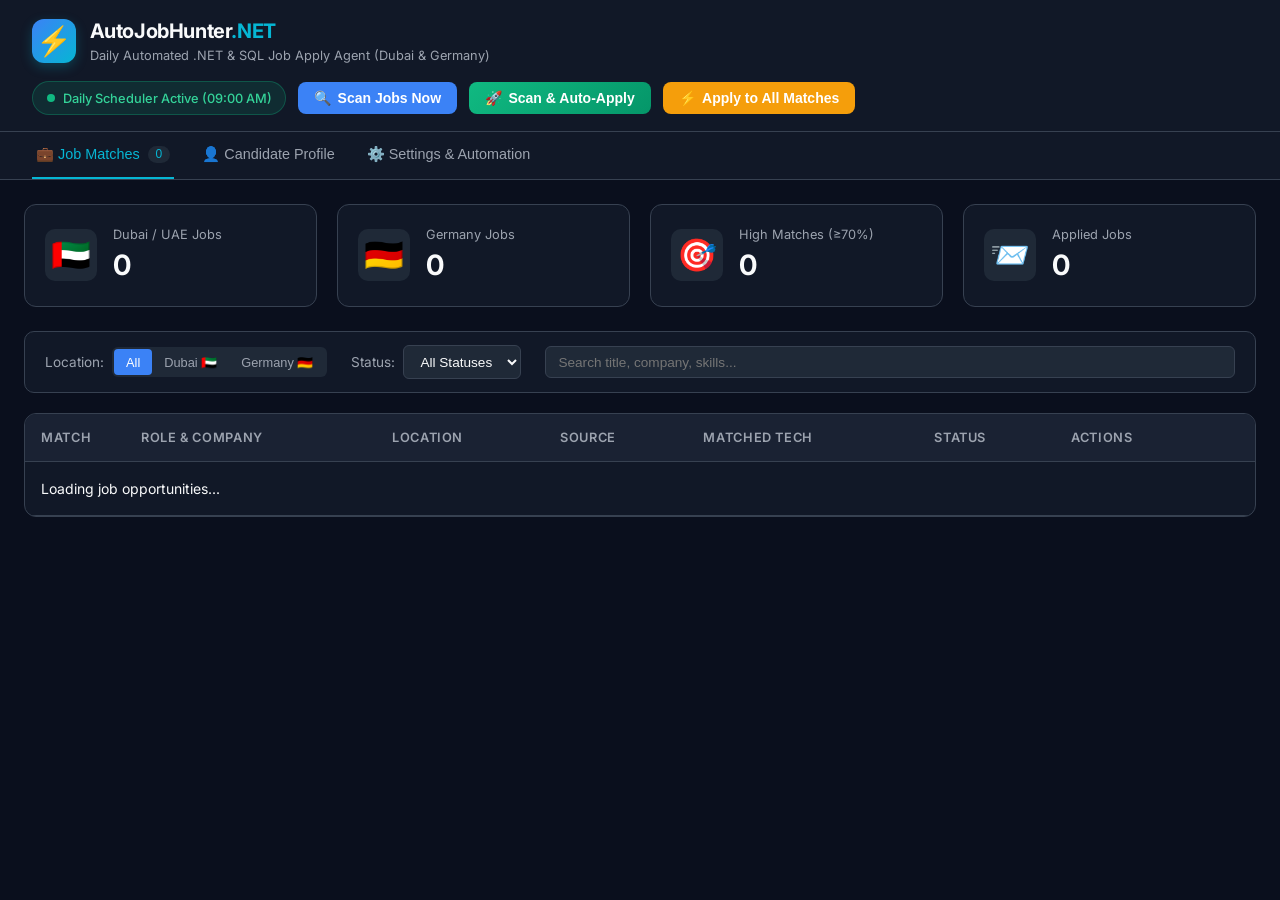
==== wwwroot/index.html @ 91c4c4ae "feat: AutoJobHunter.NET with Dubai & Germany matching, blacklist protection, and 24/7 cloud deployme" ====
<!DOCTYPE html>
<html lang="en">
<head>
  <meta charset="UTF-8">
  <meta name="viewport" content="width=device-width, initial-scale=1.0">
  <title>AutoJobHunter.NET - Dubai & Germany .NET/SQL Auto-Applier</title>
  <link rel="preconnect" href="https://fonts.googleapis.com">
  <link rel="preconnect" href="https://fonts.gstatic.com" crossorigin>
  <link href="https://fonts.googleapis.com/css2?family=Inter:wght@300;400;500;600;700&family=JetBrains+Mono:wght@400;500&display=swap" rel="stylesheet">
  <link rel="stylesheet" href="style.css">
</head>
<body>
  <!-- Header -->
  <header class="app-header">
    <div class="header-container">
      <div class="brand">
        <div class="logo-icon">⚡</div>
        <div class="brand-text">
          <h1>AutoJobHunter<span>.NET</span></h1>
          <p class="subtitle">Daily Automated .NET & SQL Job Apply Agent (Dubai & Germany)</p>
        </div>
      </div>
      <div class="header-actions">
        <div class="engine-badge">
          <span class="status-pulse"></span>
          <span>Daily Scheduler Active (09:00 AM)</span>
        </div>
        <button id="btnScanNow" class="btn btn-primary" onclick="triggerScan(false)">
          <span class="icon">🔍</span> Scan Jobs Now
        </button>
        <button id="btnScanApplyNow" class="btn btn-success" onclick="triggerScan(true)">
          <span class="icon">🚀</span> Scan & Auto-Apply
        </button>
        <button id="btnApplyAll" class="btn btn-warning" onclick="applyToAllMatches()" style="background:#f59e0b; color:white;">
          <span class="icon">⚡</span> Apply to All Matches
        </button>
      </div>
    </div>
  </header>

  <!-- Navigation Tabs -->
  <nav class="nav-tabs-wrapper">
    <div class="tabs-container">
      <button class="nav-tab active" onclick="switchTab('jobs')">
        💼 Job Matches <span id="tabJobCount" class="tab-pill">0</span>
      </button>
      <button class="nav-tab" onclick="switchTab('profile')">
        👤 Candidate Profile
      </button>
      <button class="nav-tab" onclick="switchTab('settings')">
        ⚙️ Settings & Automation
      </button>
    </div>
  </nav>

  <!-- Main Container -->
  <main class="main-container">
    <!-- Notification Banner -->
    <div id="alertBanner" class="alert-banner hidden"></div>

    <!-- TAB 1: JOBS DASHBOARD -->
    <section id="tab-jobs" class="tab-content active">
      <!-- Stats Overview -->
      <div class="stats-grid">
        <div class="stat-card">
          <div class="stat-icon dubai-icon">🇦🇪</div>
          <div class="stat-info">
            <span class="stat-label">Dubai / UAE Jobs</span>
            <span id="statDubai" class="stat-value">0</span>
          </div>
        </div>
        <div class="stat-card">
          <div class="stat-icon germany-icon">🇩🇪</div>
          <div class="stat-info">
            <span class="stat-label">Germany Jobs</span>
            <span id="statGermany" class="stat-value">0</span>
          </div>
        </div>
        <div class="stat-card">
          <div class="stat-icon high-match-icon">🎯</div>
          <div class="stat-info">
            <span class="stat-label">High Matches (≥70%)</span>
            <span id="statHighMatch" class="stat-value">0</span>
          </div>
        </div>
        <div class="stat-card">
          <div class="stat-icon applied-icon">📨</div>
          <div class="stat-info">
            <span class="stat-label">Applied Jobs</span>
            <span id="statApplied" class="stat-value">0</span>
          </div>
        </div>
      </div>

      <!-- Filters Bar -->
      <div class="filter-bar">
        <div class="filter-group">
          <label>Location:</label>
          <div class="btn-group">
            <button class="filter-btn active" onclick="filterCountry('')">All</button>
            <button class="filter-btn" onclick="filterCountry('dubai')">Dubai 🇦🇪</button>
            <button class="filter-btn" onclick="filterCountry('germany')">Germany 🇩🇪</button>
          </div>
        </div>
        <div class="filter-group">
          <label>Status:</label>
          <select id="selectStatus" onchange="applyFilters()">
            <option value="">All Statuses</option>
            <option value="Discovered">Discovered</option>
            <option value="Applied">Applied</option>
            <option value="Interview">Interview</option>
            <option value="Skipped">Skipped</option>
          </select>
        </div>
        <div class="filter-group search-group">
          <input type="text" id="searchInput" placeholder="Search title, company, skills..." oninput="applyFilters()">
        </div>
      </div>

      <!-- Jobs Table -->
      <div class="table-container">
        <table class="jobs-table">
          <thead>
            <tr>
              <th width="100">Match</th>
              <th>Role & Company</th>
              <th>Location</th>
              <th>Source</th>
              <th>Matched Tech</th>
              <th>Status</th>
              <th width="200">Actions</th>
            </tr>
          </thead>
          <tbody id="jobsTableBody">
            <tr>
              <td colspan="7" class="loading-cell">Loading job opportunities...</td>
            </tr>
          </tbody>
        </table>
      </div>
    </section>

    <!-- TAB 2: CANDIDATE PROFILE -->
    <section id="tab-profile" class="tab-content">
      <div class="card form-card">
        <div class="card-header">
          <h2>Candidate Information & Technical Profile</h2>
          <p>Pre-configured with your senior .NET Core & SQL Server engineering credentials.</p>
        </div>
        <div class="card-body">
          <form id="profileForm" onsubmit="saveProfile(event)">
            <div class="form-row">
              <div class="form-group">
                <label>Full Name</label>
                <input type="text" id="profFullName" required>
              </div>
              <div class="form-group">
                <label>Current Title</label>
                <input type="text" id="profTitle" required>
              </div>
            </div>
            <div class="form-row">
              <div class="form-group">
                <label>Email</label>
                <input type="email" id="profEmail" required>
              </div>
              <div class="form-group">
                <label>Phone / WhatsApp</label>
                <input type="text" id="profPhone" required>
              </div>
            </div>
            <div class="form-row">
              <div class="form-group">
                <label>LinkedIn Profile URL</label>
                <input type="url" id="profLinkedIn" required>
              </div>
              <div class="form-group">
                <label>Notice Period / Availability</label>
                <input type="text" id="profNotice" required>
              </div>
            </div>
            <div class="form-group">
              <label>Target Locations & Relocation</label>
              <input type="text" id="profLocations" required>
            </div>
            <div class="form-group">
              <label>Core Skills Summary (Keywords used by matching engine)</label>
              <textarea id="profSkills" rows="3" required></textarea>
            </div>
            <div class="form-group">
              <label>Resume File Path (Attached during automated email apply)</label>
              <input type="text" id="profResumePath" required>
              <small class="helper-text">ATS Resume detected in your local scratch directory.</small>
            </div>
            <button type="submit" class="btn btn-primary">💾 Save Profile</button>
          </form>
        </div>
      </div>
    </section>

    <!-- TAB 3: SETTINGS -->
    <section id="tab-settings" class="tab-content">
      <div class="card form-card">
        <div class="card-header">
          <h2>Daily Automation & Notification Settings</h2>
          <p>Configure automated scheduled run time, email application credentials, and Telegram alerts.</p>
        </div>
        <div class="card-body">
          <form id="configForm" onsubmit="saveConfig(event)">
            <div class="form-row">
              <div class="form-group">
                <label>Daily Scheduled Run Hour (24h format)</label>
                <input type="number" id="cfgRunHour" min="0" max="23" value="9" required>
                <small class="helper-text">e.g. 9 = 9:00 AM every morning automatically.</small>
              </div>
              <div class="form-group">
                <label>Min Match Score to Notify (%)</label>
                <input type="number" id="cfgMinScore" min="10" max="100" value="60" required>
              </div>
            </div>

            <div class="toggle-card">
              <label class="switch">
                <input type="checkbox" id="cfgAutoApply">
                <span class="slider round"></span>
              </label>
              <div class="toggle-text">
                <strong>Auto-Apply via Email</strong>
                <p>When enabled, automatically emails your resume and tailored cover letter to HR/apply emails found in job postings.</p>
              </div>
            </div>

            <h3 class="section-divider" style="color:#ef4444;">🛡️ Excluded Employers (Strict Blacklist)</h3>
            <p style="font-size:0.85rem; color:#9ca3af; margin-bottom:0.75rem;">
              Your resume and applications will <strong>NEVER</strong> be sent to these companies or domains.
            </p>
            <div class="form-group">
              <label>Blacklisted Companies & Domains (Comma-separated)</label>
              <textarea id="cfgBlacklist" rows="3" style="border-color:#ef4444;"></textarea>
              <small class="helper-text" style="color:#fca5a5;">Protected: Red Orange Technologies, Arethos Ventures, RevClerx, MaxVal, Mindmatrix (All 100% blocked).</small>
            </div>

            <h3 class="section-divider">Outgoing Email (SMTP) Configuration</h3>
            <div class="form-row">
              <div class="form-group">
                <label>SMTP Host</label>
                <input type="text" id="cfgSmtpHost" value="smtp.gmail.com">
              </div>
              <div class="form-group">
                <label>SMTP Port</label>
                <input type="number" id="cfgSmtpPort" value="587">
              </div>
            </div>
            <div class="form-row">
              <div class="form-group">
                <label>Sender Email</label>
                <input type="email" id="cfgSmtpEmail">
              </div>
              <div class="form-group">
                <label>SMTP App Password</label>
                <input type="password" id="cfgSmtpPass" placeholder="Leave empty for Simulation Mode">
                <small class="helper-text">If left empty, application works in Simulation Mode (safe dry-run testing).</small>
              </div>
            </div>

            <h3 class="section-divider">Telegram Alerts (Optional)</h3>
            <div class="toggle-card">
              <label class="switch">
                <input type="checkbox" id="cfgTelegramEnabled">
                <span class="slider round"></span>
              </label>
              <div class="toggle-text">
                <strong>Enable Instant Telegram Alerts</strong>
                <p>Receive notifications on your phone whenever new .NET & SQL jobs are discovered in Dubai and Germany.</p>
              </div>
            </div>
            <div class="form-row">
              <div class="form-group">
                <label>Telegram Bot Token</label>
                <input type="text" id="cfgTgToken" placeholder="123456:ABC-DEF1234ghIkl-zyx57W2v1u123ew11">
              </div>
              <div class="form-group">
                <label>Telegram Chat ID</label>
                <input type="text" id="cfgTgChatId" placeholder="e.g. 123456789">
              </div>
            </div>

            <button type="submit" class="btn btn-primary">💾 Save Settings</button>
          </form>
        </div>
      </div>
    </section>
  </main>

  <!-- Cover Letter Modal -->
  <div id="coverLetterModal" class="modal-overlay hidden">
    <div class="modal-content">
      <div class="modal-header">
        <h3 id="modalJobTitle">Tailored Application Cover Letter</h3>
        <button class="close-btn" onclick="closeModal()">✕</button>
      </div>
      <div class="modal-body">
        <p class="modal-subtitle" id="modalCompanyInfo"></p>
        <textarea id="modalCoverLetterText" class="letter-textarea" rows="14"></textarea>
      </div>
      <div class="modal-footer">
        <button class="btn btn-secondary" onclick="copyLetterToClipboard()">📋 Copy to Clipboard</button>
        <button id="btnModalApply" class="btn btn-primary" onclick="applyFromModal()">🚀 Dispatch Application</button>
        <button class="btn btn-outline" onclick="closeModal()">Close</button>
      </div>
    </div>
  </div>

  <script src="app.js"></script>
</body>
</html>
---- wwwroot/style.css ----
:root {
  --bg-primary: #0a0f1d;
  --bg-secondary: #111827;
  --bg-card: #1f2937;
  --bg-hover: #374151;
  --border-color: #374151;
  --text-main: #f9fafb;
  --text-muted: #9ca3af;
  --accent-blue: #3b82f6;
  --accent-cyan: #06b6d4;
  --accent-green: #10b981;
  --accent-amber: #f59e0b;
  --accent-purple: #8b5cf6;
  --font-family: 'Inter', -apple-system, BlinkMacSystemFont, sans-serif;
  --font-mono: 'JetBrains Mono', monospace;
}

* {
  box-sizing: border-box;
  margin: 0;
  padding: 0;
}

body {
  background-color: var(--bg-primary);
  color: var(--text-main);
  font-family: var(--font-family);
  line-height: 1.5;
  min-height: 100vh;
}

/* Header */
.app-header {
  background-color: var(--bg-secondary);
  border-bottom: 1px solid var(--border-color);
  padding: 1rem 2rem;
  position: sticky;
  top: 0;
  z-index: 40;
}

.header-container {
  max-width: 1400px;
  margin: 0 auto;
  display: flex;
  justify-content: space-between;
  align-items: center;
  flex-wrap: wrap;
  gap: 1rem;
}

.brand {
  display: flex;
  align-items: center;
  gap: 0.85rem;
}

.logo-icon {
  font-size: 1.8rem;
  background: linear-gradient(135deg, #3b82f6, #06b6d4);
  width: 44px;
  height: 44px;
  border-radius: 12px;
  display: flex;
  align-items: center;
  justify-content: center;
  box-shadow: 0 4px 12px rgba(6, 182, 212, 0.25);
}

.brand-text h1 {
  font-size: 1.25rem;
  font-weight: 700;
  letter-spacing: -0.02em;
}

.brand-text h1 span {
  color: var(--accent-cyan);
}

.subtitle {
  font-size: 0.8rem;
  color: var(--text-muted);
}

.header-actions {
  display: flex;
  align-items: center;
  gap: 0.75rem;
  flex-wrap: wrap;
}

.engine-badge {
  display: flex;
  align-items: center;
  gap: 0.5rem;
  background-color: rgba(16, 185, 129, 0.12);
  border: 1px solid rgba(16, 185, 129, 0.3);
  color: #34d399;
  font-size: 0.8rem;
  font-weight: 500;
  padding: 0.4rem 0.85rem;
  border-radius: 9999px;
}

.status-pulse {
  width: 8px;
  height: 8px;
  background-color: #10b981;
  border-radius: 50%;
  animation: pulse 2s infinite;
}

@keyframes pulse {
  0% { transform: scale(0.95); box-shadow: 0 0 0 0 rgba(16, 185, 129, 0.7); }
  70% { transform: scale(1); box-shadow: 0 0 0 6px rgba(16, 185, 129, 0); }
  100% { transform: scale(0.95); box-shadow: 0 0 0 0 rgba(16, 185, 129, 0); }
}

/* Buttons */
.btn {
  display: inline-flex;
  align-items: center;
  gap: 0.4rem;
  padding: 0.5rem 1rem;
  border-radius: 8px;
  font-size: 0.875rem;
  font-weight: 600;
  cursor: pointer;
  border: none;
  transition: all 0.2s ease;
}

.btn-primary {
  background-color: var(--accent-blue);
  color: white;
}
.btn-primary:hover {
  background-color: #2563eb;
}

.btn-success {
  background: linear-gradient(135deg, #10b981, #059669);
  color: white;
}
.btn-success:hover {
  opacity: 0.92;
}

.btn-secondary {
  background-color: var(--bg-hover);
  color: var(--text-main);
}
.btn-secondary:hover {
  background-color: #4b5563;
}

.btn-outline {
  background: transparent;
  border: 1px solid var(--border-color);
  color: var(--text-muted);
}
.btn-outline:hover {
  background-color: var(--bg-hover);
  color: var(--text-main);
}

.btn-sm {
  padding: 0.25rem 0.6rem;
  font-size: 0.75rem;
}

/* Tabs */
.nav-tabs-wrapper {
  background-color: var(--bg-secondary);
  border-bottom: 1px solid var(--border-color);
  padding: 0 2rem;
}

.tabs-container {
  max-width: 1400px;
  margin: 0 auto;
  display: flex;
  gap: 1.5rem;
}

.nav-tab {
  background: none;
  border: none;
  color: var(--text-muted);
  font-size: 0.9rem;
  font-weight: 500;
  padding: 0.85rem 0.25rem;
  cursor: pointer;
  border-bottom: 2px solid transparent;
  display: flex;
  align-items: center;
  gap: 0.5rem;
  transition: all 0.2s ease;
}

.nav-tab:hover {
  color: var(--text-main);
}

.nav-tab.active {
  color: var(--accent-cyan);
  border-bottom-color: var(--accent-cyan);
}

.tab-pill {
  background-color: var(--bg-card);
  padding: 0.1rem 0.5rem;
  border-radius: 9999px;
  font-size: 0.75rem;
}

/* Main */
.main-container {
  max-width: 1400px;
  margin: 1.5rem auto;
  padding: 0 1.5rem;
}

.tab-content {
  display: none;
}
.tab-content.active {
  display: block;
}

/* Stats */
.stats-grid {
  display: grid;
  grid-template-columns: repeat(auto-fit, minmax(240px, 1fr));
  gap: 1.25rem;
  margin-bottom: 1.5rem;
}

.stat-card {
  background-color: var(--bg-secondary);
  border: 1px solid var(--border-color);
  border-radius: 12px;
  padding: 1.25rem;
  display: flex;
  align-items: center;
  gap: 1rem;
}

.stat-icon {
  font-size: 2rem;
  width: 52px;
  height: 52px;
  border-radius: 10px;
  background-color: var(--bg-card);
  display: flex;
  align-items: center;
  justify-content: center;
}

.stat-info {
  display: flex;
  flex-direction: column;
}

.stat-label {
  font-size: 0.8rem;
  color: var(--text-muted);
}

.stat-value {
  font-size: 1.75rem;
  font-weight: 700;
  color: var(--text-main);
}

/* Filters */
.filter-bar {
  background-color: var(--bg-secondary);
  border: 1px solid var(--border-color);
  border-radius: 10px;
  padding: 0.85rem 1.25rem;
  display: flex;
  flex-wrap: wrap;
  align-items: center;
  gap: 1.5rem;
  margin-bottom: 1.25rem;
}

.filter-group {
  display: flex;
  align-items: center;
  gap: 0.5rem;
}

.filter-group label {
  font-size: 0.85rem;
  color: var(--text-muted);
}

.btn-group {
  display: inline-flex;
  border-radius: 6px;
  background-color: var(--bg-card);
  padding: 2px;
}

.filter-btn {
  background: transparent;
  border: none;
  color: var(--text-muted);
  font-size: 0.8rem;
  padding: 0.35rem 0.75rem;
  border-radius: 4px;
  cursor: pointer;
}

.filter-btn.active {
  background-color: var(--accent-blue);
  color: white;
}

select, input[type="text"], input[type="email"], input[type="password"], input[type="number"], input[type="url"], textarea {
  background-color: var(--bg-card);
  border: 1px solid var(--border-color);
  color: var(--text-main);
  padding: 0.45rem 0.75rem;
  border-radius: 6px;
  font-size: 0.85rem;
  outline: none;
}

select:focus, input:focus, textarea:focus {
  border-color: var(--accent-cyan);
}

.search-group {
  flex-grow: 1;
}

.search-group input {
  width: 100%;
}

/* Table */
.table-container {
  background-color: var(--bg-secondary);
  border: 1px solid var(--border-color);
  border-radius: 12px;
  overflow-x: auto;
}

.jobs-table {
  width: 100%;
  border-collapse: collapse;
  text-align: left;
}

.jobs-table th {
  background-color: #1a2233;
  padding: 0.85rem 1rem;
  font-size: 0.8rem;
  font-weight: 600;
  color: var(--text-muted);
  text-transform: uppercase;
  letter-spacing: 0.05em;
  border-bottom: 1px solid var(--border-color);
}

.jobs-table td {
  padding: 1rem;
  border-bottom: 1px solid var(--border-color);
  font-size: 0.875rem;
  vertical-align: middle;
}

.jobs-table tr:hover {
  background-color: rgba(55, 65, 81, 0.4);
}

.match-badge {
  display: inline-block;
  font-weight: 700;
  font-size: 0.8rem;
  padding: 0.25rem 0.5rem;
  border-radius: 6px;
  text-align: center;
}

.match-high {
  background-color: rgba(16, 185, 129, 0.2);
  color: #34d399;
  border: 1px solid rgba(16, 185, 129, 0.4);
}

.match-med {
  background-color: rgba(245, 158, 11, 0.2);
  color: #fbbf24;
  border: 1px solid rgba(245, 158, 11, 0.4);
}

.job-title-link {
  color: var(--text-main);
  text-decoration: none;
  font-weight: 600;
  display: block;
}

.job-title-link:hover {
  color: var(--accent-cyan);
  text-decoration: underline;
}

.job-company {
  font-size: 0.8rem;
  color: var(--text-muted);
}

.country-pill {
  display: inline-flex;
  align-items: center;
  gap: 0.25rem;
  font-size: 0.75rem;
  padding: 0.2rem 0.5rem;
  border-radius: 4px;
}

.country-dubai {
  background-color: rgba(239, 68, 68, 0.15);
  color: #fca5a5;
  border: 1px solid rgba(239, 68, 68, 0.3);
}

.country-germany {
  background-color: rgba(245, 158, 11, 0.15);
  color: #fcd34d;
  border: 1px solid rgba(245, 158, 11, 0.3);
}

.tech-tag {
  display: inline-block;
  background-color: var(--bg-primary);
  border: 1px solid var(--border-color);
  padding: 0.15rem 0.4rem;
  border-radius: 4px;
  font-size: 0.7rem;
  font-family: var(--font-mono);
  margin-right: 0.25rem;
  margin-bottom: 0.25rem;
}

.status-badge {
  font-size: 0.75rem;
  padding: 0.25rem 0.6rem;
  border-radius: 9999px;
  font-weight: 600;
}

.status-applied {
  background-color: rgba(16, 185, 129, 0.2);
  color: #34d399;
}

.status-discovered {
  background-color: rgba(59, 130, 246, 0.2);
  color: #60a5fa;
}

.status-interview {
  background-color: rgba(139, 92, 246, 0.2);
  color: #c084fc;
}

.action-btns {
  display: flex;
  gap: 0.4rem;
}

/* Card / Forms */
.card {
  background-color: var(--bg-secondary);
  border: 1px solid var(--border-color);
  border-radius: 12px;
  padding: 1.5rem;
  max-width: 900px;
  margin: 0 auto;
}

.card-header {
  margin-bottom: 1.5rem;
  border-bottom: 1px solid var(--border-color);
  padding-bottom: 1rem;
}

.card-header h2 {
  font-size: 1.25rem;
  font-weight: 700;
}

.card-header p {
  font-size: 0.85rem;
  color: var(--text-muted);
}

.form-row {
  display: grid;
  grid-template-columns: 1fr 1fr;
  gap: 1.25rem;
  margin-bottom: 1rem;
}

.form-group {
  display: flex;
  flex-direction: column;
  gap: 0.35rem;
  margin-bottom: 1rem;
}

.form-group label {
  font-size: 0.85rem;
  font-weight: 500;
  color: #d1d5db;
}

.helper-text {
  font-size: 0.75rem;
  color: var(--text-muted);
}

.section-divider {
  font-size: 1rem;
  font-weight: 600;
  margin: 1.5rem 0 1rem;
  padding-bottom: 0.5rem;
  border-bottom: 1px dashed var(--border-color);
  color: var(--accent-cyan);
}

.toggle-card {
  display: flex;
  align-items: center;
  gap: 1rem;
  background-color: var(--bg-card);
  padding: 1rem;
  border-radius: 8px;
  margin-bottom: 1.25rem;
}

.toggle-text strong {
  font-size: 0.9rem;
  display: block;
}

.toggle-text p {
  font-size: 0.8rem;
  color: var(--text-muted);
}

/* Switch */
.switch {
  position: relative;
  display: inline-block;
  width: 48px;
  height: 26px;
  flex-shrink: 0;
}
.switch input { opacity: 0; width: 0; height: 0; }
.slider {
  position: absolute; cursor: pointer; top: 0; left: 0; right: 0; bottom: 0;
  background-color: #4b5563;
  transition: .3s;
}
.slider:before {
  position: absolute; content: ""; height: 20px; width: 20px; left: 3px; bottom: 3px;
  background-color: white; transition: .3s;
}
input:checked + .slider { background-color: var(--accent-green); }
input:checked + .slider:before { transform: translateX(22px); }
.slider.round { border-radius: 34px; }
.slider.round:before { border-radius: 50%; }

/* Modal */
.modal-overlay {
  position: fixed;
  top: 0; left: 0; right: 0; bottom: 0;
  background: rgba(0, 0, 0, 0.75);
  backdrop-filter: blur(4px);
  display: flex;
  align-items: center;
  justify-content: center;
  z-index: 100;
}

.modal-content {
  background-color: var(--bg-secondary);
  border: 1px solid var(--border-color);
  border-radius: 12px;
  width: 90%;
  max-width: 750px;
  max-height: 90vh;
  display: flex;
  flex-direction: column;
}

.modal-header {
  padding: 1.25rem;
  border-bottom: 1px solid var(--border-color);
  display: flex;
  justify-content: space-between;
  align-items: center;
}

.close-btn {
  background: none;
  border: none;
  color: var(--text-muted);
  font-size: 1.2rem;
  cursor: pointer;
}

.modal-body {
  padding: 1.25rem;
  overflow-y: auto;
}

.letter-textarea {
  width: 100%;
  font-family: var(--font-family);
  font-size: 0.9rem;
  line-height: 1.6;
  resize: vertical;
}

.modal-footer {
  padding: 1rem 1.25rem;
  border-top: 1px solid var(--border-color);
  display: flex;
  justify-content: flex-end;
  gap: 0.75rem;
}

.hidden {
  display: none !important;
}

.alert-banner {
  background-color: rgba(59, 130, 246, 0.15);
  border: 1px solid rgba(59, 130, 246, 0.3);
  color: #93c5fd;
  padding: 0.85rem 1.25rem;
  border-radius: 8px;
  margin-bottom: 1.25rem;
  font-size: 0.875rem;
}
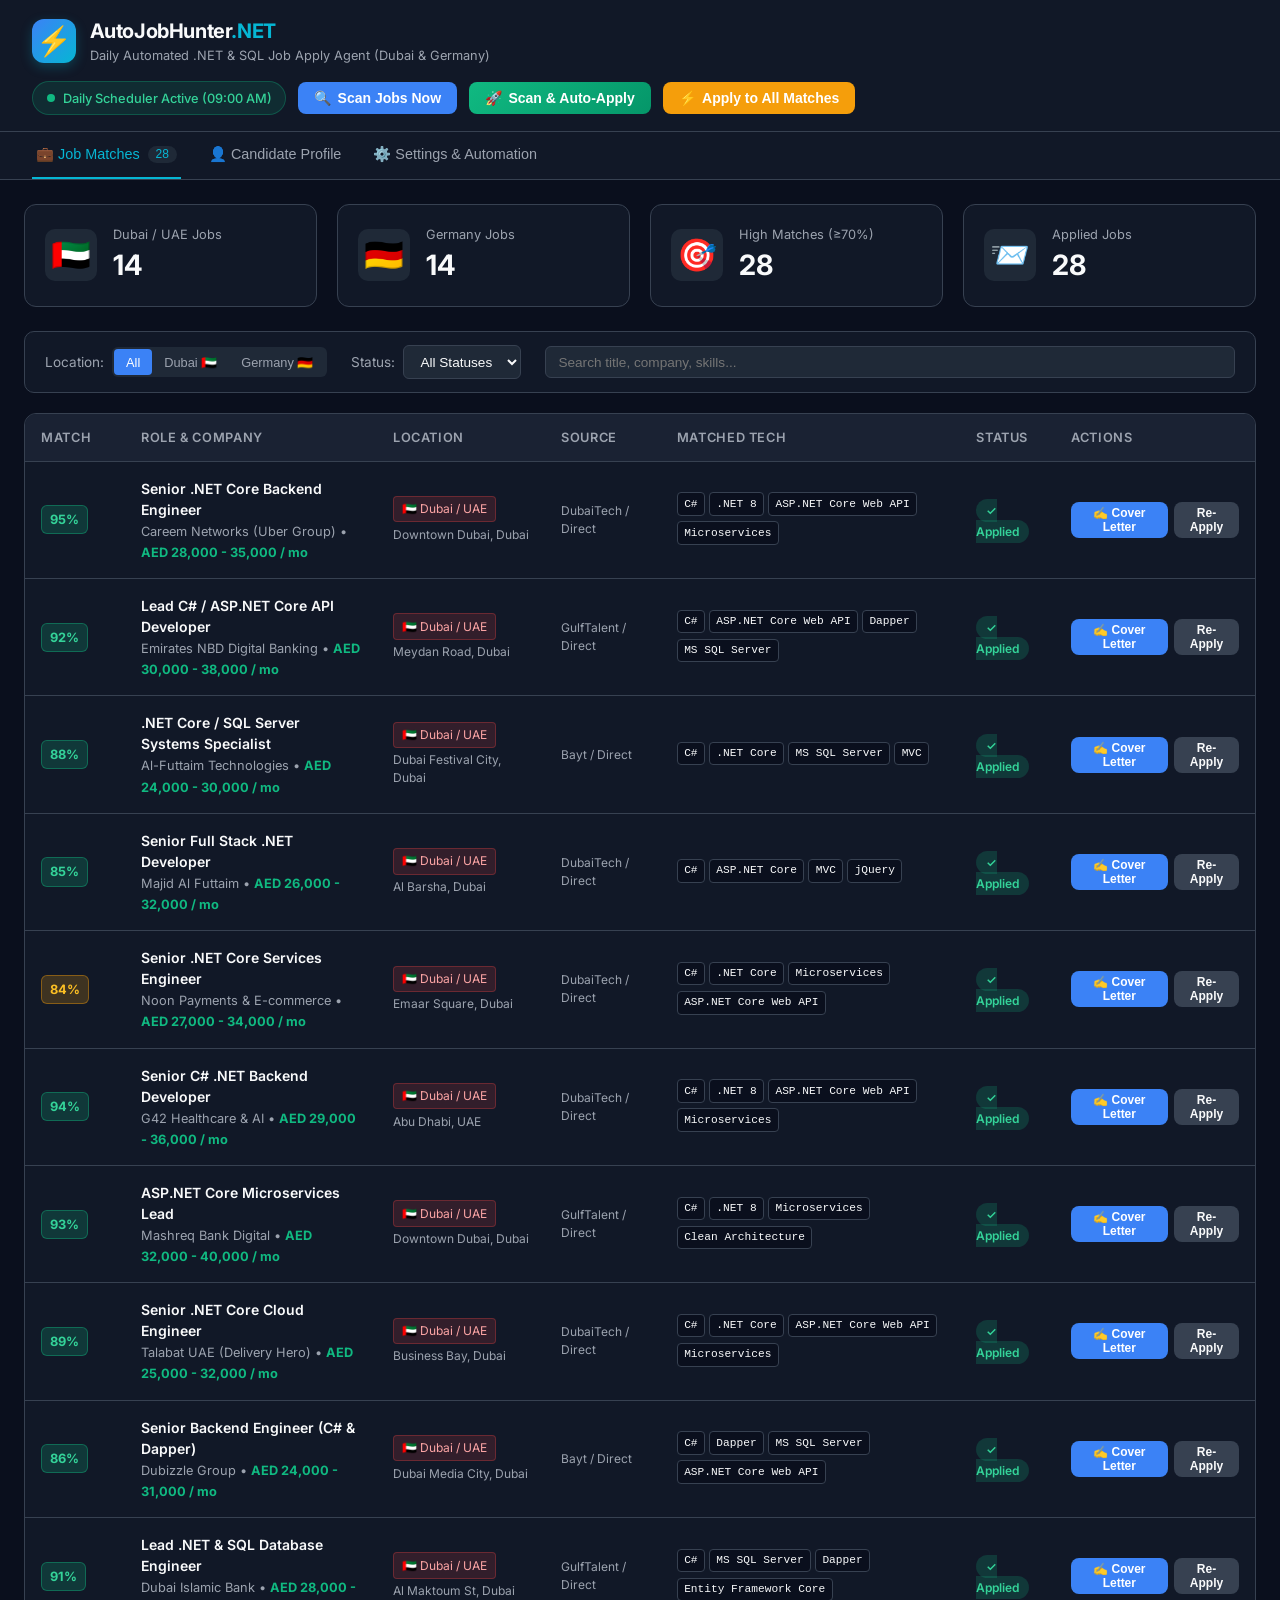
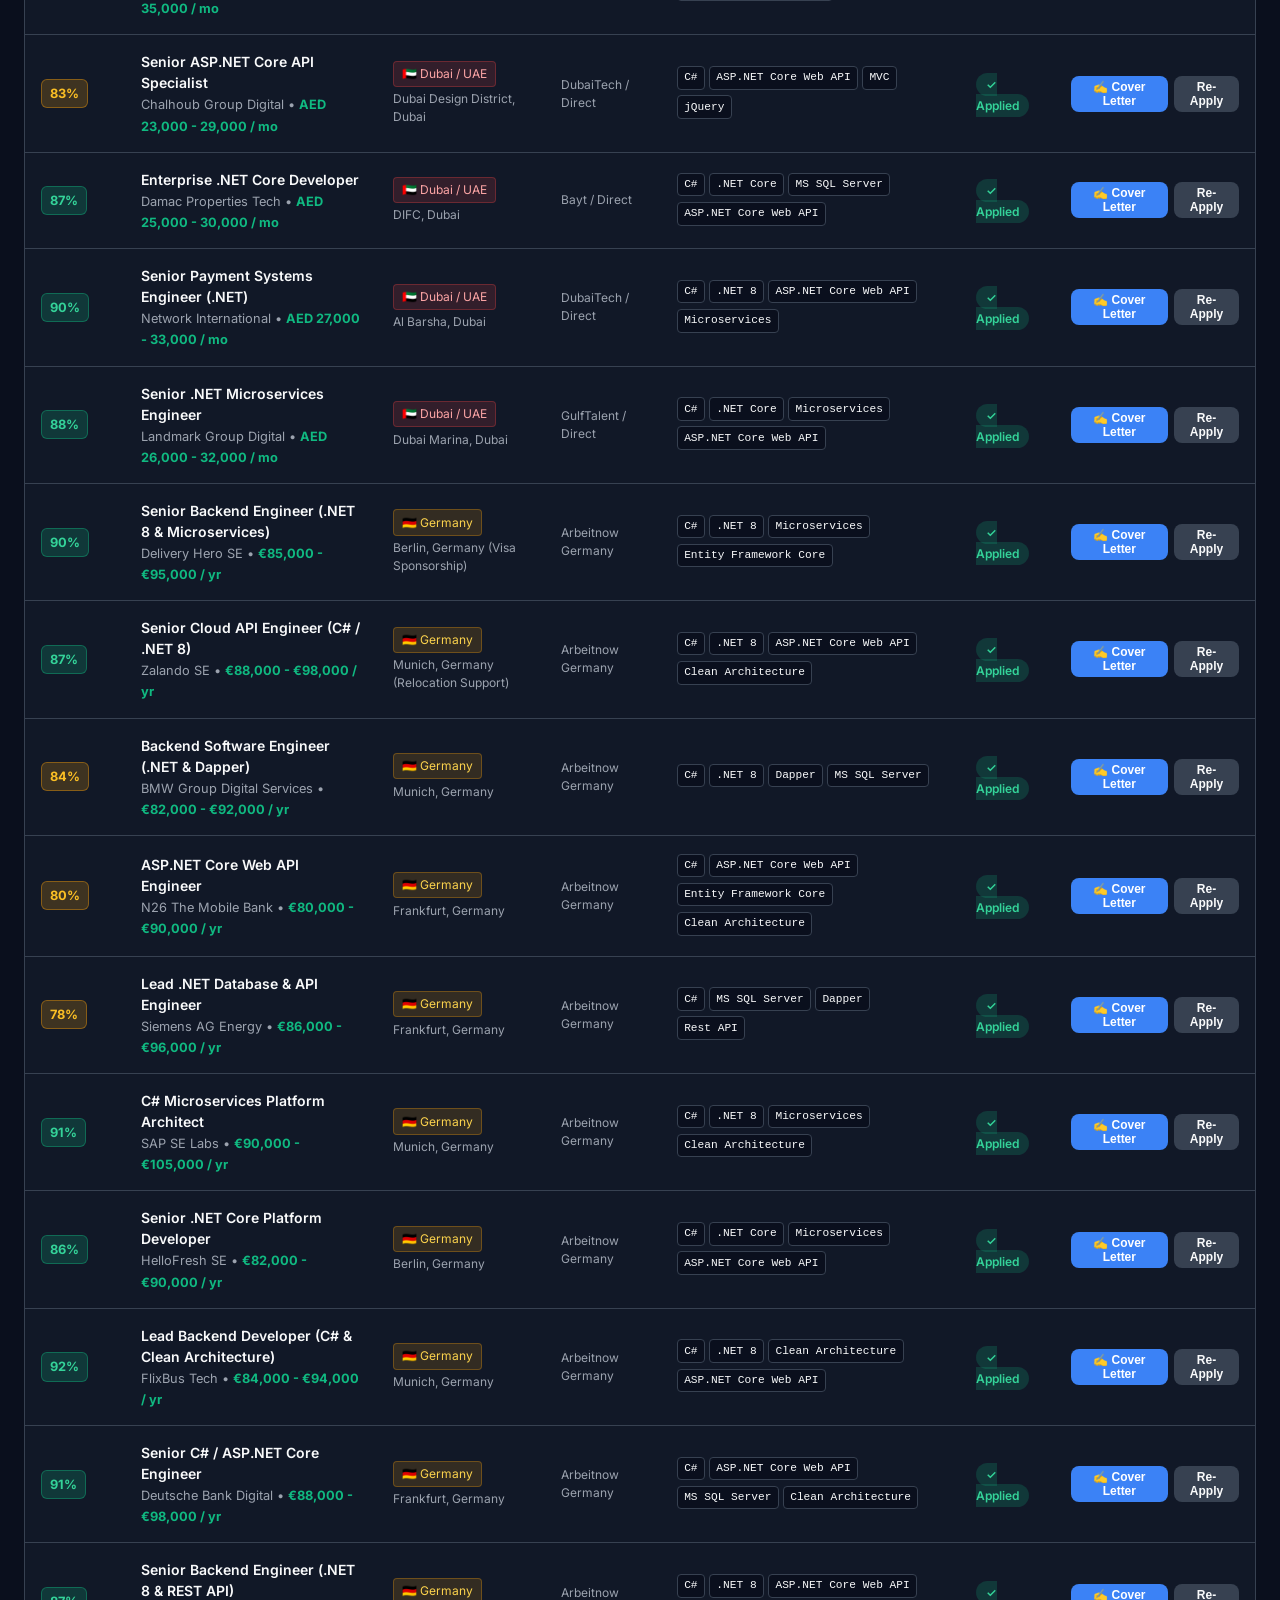
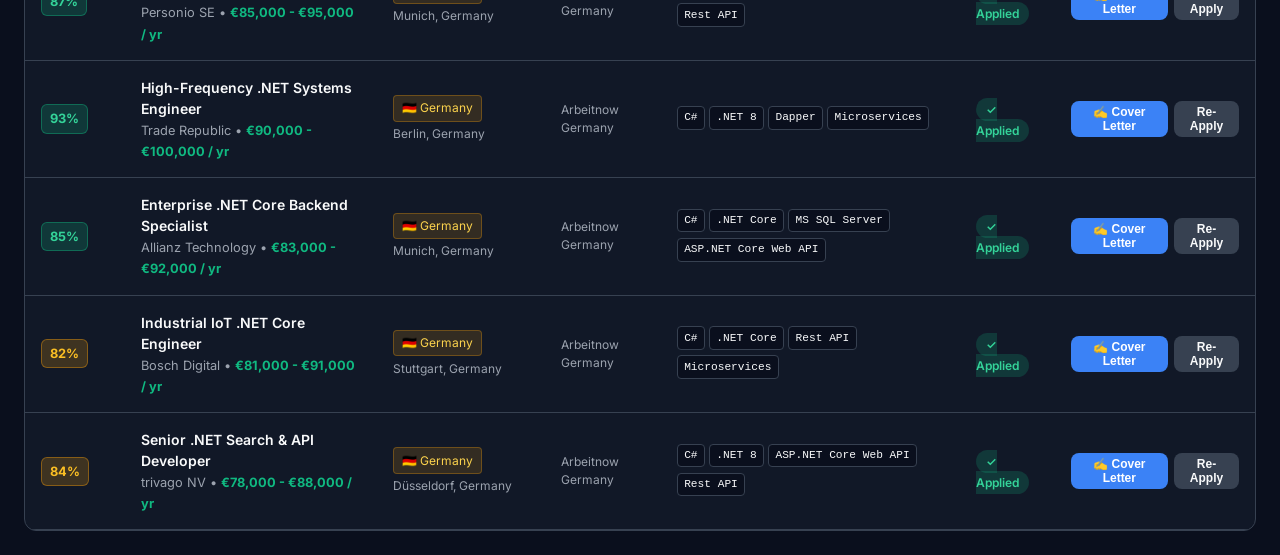
==== commit 57092958: "fix(portal): full 28 jobs dynamic recalculation with localStorage persistence and cache busting" ====
--- a/wwwroot/index.html
+++ b/wwwroot/index.html
@@ -42,7 +42,7 @@
   <nav class="nav-tabs-wrapper">
     <div class="tabs-container">
       <button class="nav-tab active" onclick="switchTab('jobs')">
-        💼 Job Matches <span id="tabJobCount" class="tab-pill">0</span>
+        💼 Job Matches <span id="tabJobCount" class="tab-pill">28</span>
       </button>
       <button class="nav-tab" onclick="switchTab('profile')">
         👤 Candidate Profile
@@ -66,28 +66,28 @@
           <div class="stat-icon dubai-icon">🇦🇪</div>
           <div class="stat-info">
             <span class="stat-label">Dubai / UAE Jobs</span>
-            <span id="statDubai" class="stat-value">0</span>
+            <span id="statDubai" class="stat-value">14</span>
           </div>
         </div>
         <div class="stat-card">
           <div class="stat-icon germany-icon">🇩🇪</div>
           <div class="stat-info">
             <span class="stat-label">Germany Jobs</span>
-            <span id="statGermany" class="stat-value">0</span>
+            <span id="statGermany" class="stat-value">14</span>
           </div>
         </div>
         <div class="stat-card">
           <div class="stat-icon high-match-icon">🎯</div>
           <div class="stat-info">
             <span class="stat-label">High Matches (≥70%)</span>
-            <span id="statHighMatch" class="stat-value">0</span>
+            <span id="statHighMatch" class="stat-value">28</span>
           </div>
         </div>
         <div class="stat-card">
           <div class="stat-icon applied-icon">📨</div>
           <div class="stat-info">
             <span class="stat-label">Applied Jobs</span>
-            <span id="statApplied" class="stat-value">0</span>
+            <span id="statApplied" class="stat-value">28</span>
           </div>
         </div>
       </div>
@@ -172,7 +172,7 @@
             <div class="form-row">
               <div class="form-group">
                 <label>LinkedIn Profile URL</label>
-                <input type="url" id="profLinkedIn" required>
+                <input type="text" id="profLinkedIn" placeholder="https://in.linkedin.com/in/sajid-tavrej-khan-b1b0b6188" required>
               </div>
               <div class="form-group">
                 <label>Notice Period / Availability</label>
@@ -189,8 +189,13 @@
             </div>
             <div class="form-group">
               <label>Resume File Path (Attached during automated email apply)</label>
-              <input type="text" id="profResumePath" required>
-              <small class="helper-text">ATS Resume detected in your local scratch directory.</small>
+              <div style="display: flex; gap: 0.5rem; align-items: center; margin-bottom: 0.35rem;">
+                <input type="text" id="profResumePath" style="flex: 1;" required>
+                <a href="/resume.pdf" target="_blank" class="btn btn-secondary" style="white-space: nowrap; text-decoration: none; display: inline-flex; align-items: center; gap: 0.25rem;">
+                  📄 View Resume PDF
+                </a>
+              </div>
+              <small class="helper-text" style="color:#10b981;">✓ Authentic Single-Page ATS Resume Active: Sajid_Tavrej_Khan_Resume.pdf (RevClerx AI Solutions on top)</small>
             </div>
             <button type="submit" class="btn btn-primary">💾 Save Profile</button>
           </form>
@@ -311,6 +316,6 @@
     </div>
   </div>
 
-  <script src="app.js"></script>
+  <script src="app.js?v=20261125_0920"></script>
 </body>
 </html>
